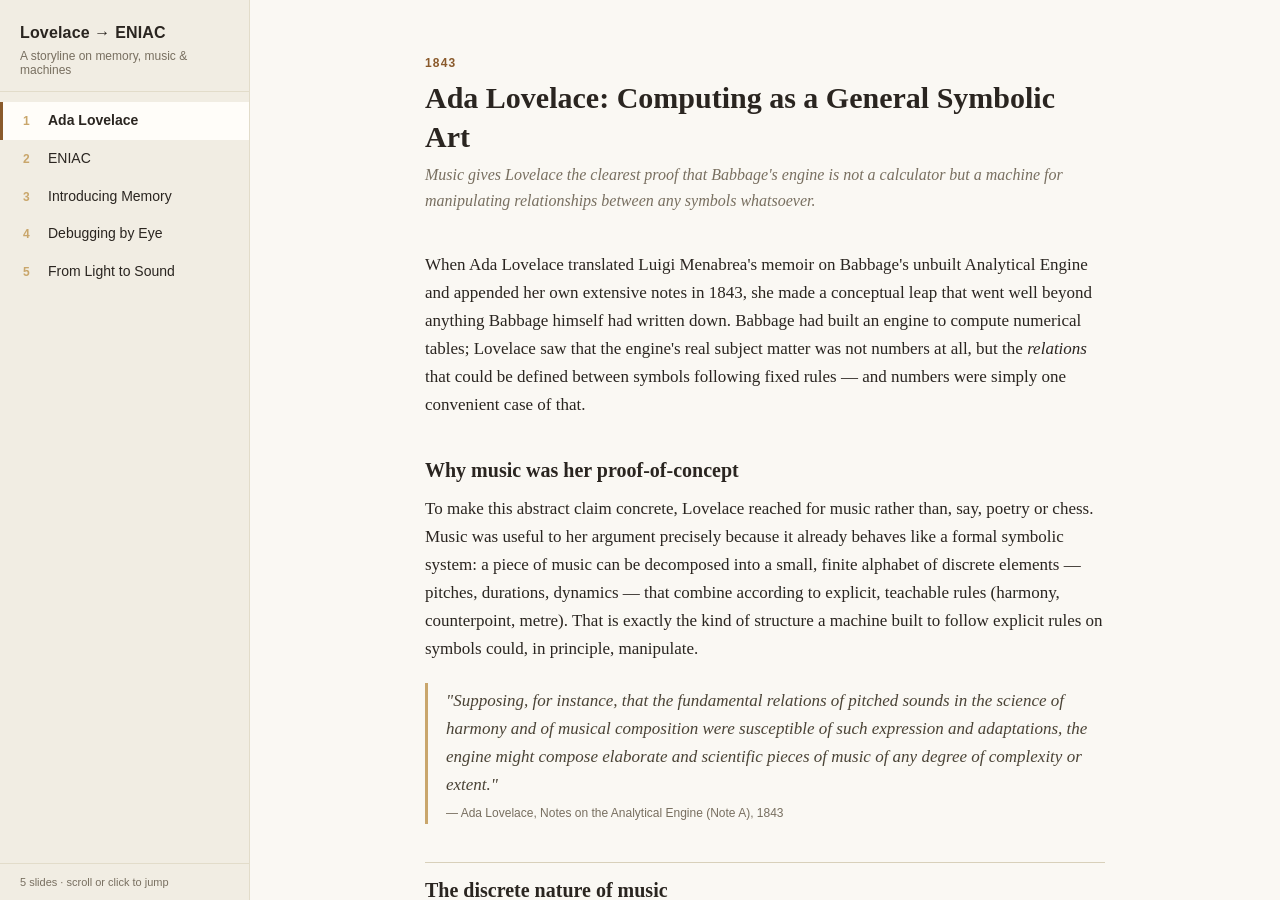
==== lovelace_to_eniac.html @ f94cdd20 "first stage demo Co-Authored-By: Claude Opus 5.5 <noreply@anthropic.com>" ====
<!doctype html>
<html lang="en">
<head>
<meta charset="utf-8">
<meta name="viewport" content="width=device-width, initial-scale=1">
<title>From Lovelace to ENIAC — a storyline</title>
<style>
  :root {
    --bg: #faf8f3; --panel: #f1ede3; --card: #fffdf9; --ink: #2a2520; --muted: #786f60;
    --line: #e2dcca; --accent: #8a5a2b; --accent-soft: #c9a66b; --rule: #d8d0ba;
  }
  * { box-sizing: border-box; }
  html, body { height: 100%; margin: 0; }
  body { background: var(--bg); color: var(--ink); font: 17px/1.65 "Iowan Old Style", "Palatino Linotype", Georgia, serif;
         display: flex; }

  nav { width: 250px; flex: none; background: var(--panel); border-right: 1px solid var(--line);
        display: flex; flex-direction: column; height: 100vh; position: sticky; top: 0; }
  nav header { padding: 20px 20px 14px; border-bottom: 1px solid var(--line); }
  nav h1 { margin: 0; font-size: 16px; font-weight: 600; font-family: -apple-system, Helvetica, sans-serif; letter-spacing: .01em; }
  nav header p { margin: 3px 0 0; font: 12px -apple-system, Helvetica, sans-serif; color: var(--muted); }
  #navlist { flex: 1; overflow-y: auto; padding: 10px 0; margin: 0; list-style: none; }
  #navlist li { padding: 9px 20px; cursor: pointer; display: flex; gap: 9px; align-items: baseline;
                font: 14px/1.4 -apple-system, Helvetica, sans-serif; border-left: 3px solid transparent; }
  #navlist li:hover { background: rgba(0,0,0,.035); }
  #navlist li.active { background: var(--card); border-left-color: var(--accent); font-weight: 600; }
  #navlist .num { color: var(--accent-soft); font-size: 12px; min-width: 16px; font-weight: 600; }
  nav footer { padding: 12px 20px; border-top: 1px solid var(--line); font: 11px -apple-system, sans-serif; color: var(--muted); }

  main { flex: 1; min-width: 0; height: 100vh; overflow-y: auto; }
  .slide { max-width: 760px; margin: 0 auto; padding: 56px 40px 90px; }
  .kicker { font: 600 12px -apple-system, Helvetica, sans-serif; text-transform: uppercase; letter-spacing: .1em; color: var(--accent); margin: 0 0 8px; }
  .slide h1 { font: 600 30px/1.3 "Iowan Old Style", Georgia, serif; margin: 0 0 6px; }
  .dek { color: var(--muted); font-style: italic; margin: 0 0 36px; font-size: 16px; }
  h2 { font: 600 20px/1.3 Georgia, serif; color: var(--ink); margin: 38px 0 12px; padding-top: 14px; border-top: 1px solid var(--rule); }
  h2:first-of-type { border-top: none; padding-top: 0; }
  p { margin: 0 0 14px; }
  .lede { font-size: 17px; }
  ul.points, ol.points { margin: 0 0 14px; padding-left: 22px; }
  ul.points li, ol.points li { margin-bottom: 10px; }
  blockquote { margin: 20px 0; padding: 4px 0 4px 18px; border-left: 3px solid var(--accent-soft);
               font-style: italic; color: #4a4336; }
  blockquote cite { display: block; margin-top: 6px; font: 12px -apple-system, sans-serif; font-style: normal; color: var(--muted); }
  .callout { background: var(--card); border: 1px solid var(--line); border-radius: 6px; padding: 14px 18px; margin: 18px 0; }
  .callout .label { font: 600 11px -apple-system, sans-serif; text-transform: uppercase; letter-spacing: .07em; color: var(--accent); margin-bottom: 6px; }
  figure { margin: 24px 0; text-align: center; }
  figure svg { max-width: 100%; }
  figcaption { font: 12px -apple-system, sans-serif; color: var(--muted); margin-top: 8px; }
  .pager { display: flex; justify-content: space-between; margin-top: 48px; padding-top: 18px; border-top: 1px solid var(--rule); }
  .pager button { font: 14px -apple-system, sans-serif; background: var(--card); border: 1px solid var(--line);
                   border-radius: 4px; padding: 8px 14px; cursor: pointer; color: var(--ink); }
  .pager button:hover { border-color: var(--accent); }
  .sources { font: 13px -apple-system, sans-serif; color: var(--muted); }
  .sources ul { padding-left: 18px; margin: 6px 0; }

  @media (max-width: 720px) {
    body { flex-direction: column; }
    nav { width: 100%; height: auto; max-height: 36vh; position: static; }
    main { height: auto; }
    .slide { padding: 32px 20px 60px; }
  }
  @media print { nav, .pager { display: none !important; } main { height: auto; overflow: visible; } }
</style>
</head>
<body>

<nav>
  <header>
    <h1>Lovelace → ENIAC</h1>
    <p>A storyline on memory, music &amp; machines</p>
  </header>
  <ul id="navlist"></ul>
  <footer>5 slides · scroll or click to jump</footer>
</nav>

<main id="main"></main>

<script>
const esc = s => s;

const SLIDES = [

/* ---------------- 1. ADA LOVELACE ---------------- */
{
  kicker: "1843",
  title: "Ada Lovelace: Computing as a General Symbolic Art",
  dek: "Music gives Lovelace the clearest proof that Babbage's engine is not a calculator but a machine for manipulating relationships between any symbols whatsoever.",
  body: `
    <p class="lede">When Ada Lovelace translated Luigi Menabrea's memoir on Babbage's unbuilt Analytical Engine and appended her own extensive notes in 1843, she made a conceptual leap that went well beyond anything Babbage himself had written down. Babbage had built an engine to compute numerical tables; Lovelace saw that the engine's real subject matter was not numbers at all, but the <em>relations</em> that could be defined between symbols following fixed rules — and numbers were simply one convenient case of that.</p>

    <h2>Why music was her proof-of-concept</h2>
    <p>To make this abstract claim concrete, Lovelace reached for music rather than, say, poetry or chess. Music was useful to her argument precisely because it already behaves like a formal symbolic system: a piece of music can be decomposed into a small, finite alphabet of discrete elements — pitches, durations, dynamics — that combine according to explicit, teachable rules (harmony, counterpoint, metre). That is exactly the kind of structure a machine built to follow explicit rules on symbols could, in principle, manipulate.</p>
    <blockquote>
      "Supposing, for instance, that the fundamental relations of pitched sounds in the science of harmony and of musical composition were susceptible of such expression and adaptations, the engine might compose elaborate and scientific pieces of music of any degree of complexity or extent."
      <cite>— Ada Lovelace, Notes on the Analytical Engine (Note A), 1843</cite>
    </blockquote>

    <h2>The discrete nature of music</h2>
    <p>Unlike a continuously varying physical quantity, Western tonal music is already quantised before it is ever performed: pitch is organised into a finite set of named steps (the twelve pitch classes of the chromatic scale), duration is organised into a finite set of ratios (whole, half, quarter, eighth notes, and so on, each a simple fraction of a beat), and even dynamics and articulation are notated as a small vocabulary of discrete markings. This discreteness is what made music, to Lovelace's eye, structurally similar to arithmetic: both are domains where a finite symbol set is operated on by fixed combinatorial rules, rather than domains of continuous, unformalisable sensation.</p>

    <h2>An "algebra" of notes</h2>
    <p>Lovelace's insight depends on treating the rules of harmony as something like an algebra defined over those discrete symbols. In an algebra, you specify a set of elements and a set of operations (addition, multiplication, inverse) that are allowed to combine them, together with the laws they obey. Music theory does something strikingly parallel: it defines operations on pitch classes — transposition (shift every note by a fixed interval), inversion (flip a melodic contour), retrogression (reverse a sequence in time) — and constrains which resulting combinations are "well-formed" (consonant, resolving correctly, following voice-leading rules) in much the way algebraic laws constrain which expressions are valid. Once harmony is described this way, "composing" becomes a search through legal combinations of symbols under constraints — a problem of exactly the same shape as evaluating a mathematical expression.</p>

    <h2>From music to generalized computing</h2>
    <p>This is the step that makes Lovelace's observation foundational rather than merely charming. If the Analytical Engine's actual mechanism operates on <em>any</em> symbols subject to formally stated relations — and if music can be reduced to such symbols and relations — then nothing in the engine's design restricts it to quantity. Any domain that can be formalised into discrete symbols plus combination rules becomes, in principle, something the engine could process. This is the conceptual birth of the general-purpose computer: a machine defined not by the kind of data it handles, but by its capacity to execute arbitrary formal rules on arbitrary formal symbols — a full century before "generalized computing" had a name.</p>
  `,
  sources: ["Ada Lovelace, \"Notes\" to L. F. Menabrea, Sketch of the Analytical Engine (1843)", "Walter Isaacson, The Innovators, ch. 1", "B. V. Bowden (ed.), Faster Than Thought (1953) — early retrospective on Lovelace's Note G"]
},

/* ---------------- 2. ENIAC ---------------- */
{
  kicker: "1945",
  title: "ENIAC: Enormous Speed, No Memory",
  dek: "ENIAC proved electronic computation could be fast — and, by its very design, exposed exactly why a computer needs memory and a stored program.",
  body: `
    <p class="lede">The Electronic Numerical Integrator and Computer, built at the University of Pennsylvania and completed in 1945, was the first large-scale electronic general-purpose computer. It was built to calculate artillery firing tables — a task that previously required rooms of human "computers" doing arithmetic by hand for weeks. ENIAC could evaluate a trajectory in about 30 seconds. But its internal organisation was almost nothing like a modern computer, and its limitations are as instructive as its achievements.</p>

    <h2>Twenty accumulators — and that was the memory</h2>
    <p>ENIAC's working storage consisted of twenty accumulators, each capable of holding one signed ten-digit decimal number. Each accumulator also doubled as an arithmetic unit, able to add or subtract directly into its stored value. There was no separate memory bank: the entire "state" of a computation, at any instant, was whatever was held across those twenty ten-digit registers — around 200 decimal digits in total. Any calculation whose logic required more intermediate values than that simply could not fit inside the machine at once.</p>

    <h2>No stored-program concept</h2>
    <p>Crucially, a "program" for ENIAC was not data sitting in memory next to the numbers — because there was no concept of memory holding instructions at all. Sequencing of operations was instead wired directly into the machine's hardware: pulses were routed between units through a mass of patch cables plugged into panels, and numerical constants and control settings were dialled in on hundreds of rotary switches on function tables. The "program" existed as a physical configuration of the machine itself, not as something it could read, store, or modify.</p>

    <h2>Reprogramming meant rewiring</h2>
    <p>Because the program was the wiring, changing what ENIAC computed meant physically changing the machine. Switching from one class of problem to a genuinely different one — famously, from ballistics tables to the far more demanding calculations Los Alamos needed for early thermonuclear weapon design in 1945 — could require technicians (many of them the women who served as ENIAC's original programmers) to spend days or even weeks unplugging and replugging cables and resetting switch banks by hand, consulting wiring diagrams the way one might consult a circuit schematic rather than a modern source listing.</p>

    <h2>No place to put intermediate results</h2>
    <p>With only twenty numeric registers and no addressable memory, any computation with more intermediate values than the accumulators could hold had to be broken into passes. Partial results were punched out onto IBM punched cards by ENIAC's card-punch unit, and then fed back in through its card reader as input to a later stage of the same overall calculation. The punched card deck effectively served as ENIAC's "secondary storage" — slow, mechanical, and entirely external to the electronic machine, but the only way to carry a numeric result from one phase of a job to the next.</p>

    <div class="callout">
      <div class="label">What ENIAC could and couldn't do</div>
      <ul class="points" style="margin-bottom:0">
        <li><strong>Could:</strong> perform decimal arithmetic at then-unprecedented electronic speed (addition in ~0.2 ms); run a fixed, wired sequence of operations reliably once configured; hold up to twenty numbers of working state.</li>
        <li><strong>Could not:</strong> store a program as data; modify its own instructions; hold more intermediate values than its twenty accumulators allowed; be reconfigured for a new problem without substantial manual rewiring.</li>
      </ul>
    </div>
  `,
  sources: ["Scott McCartney, ENIAC: The Triumph and Tragedy of the World's First Computer", "Herman Goldstine, The Computer from Pascal to von Neumann", "Kathy Kleiman, Proving Ground — on ENIAC's women programmers"]
},

/* ---------------- 3. MERCURY DELAY LINES ---------------- */
{
  kicker: "c. 1947–1951",
  title: "Introducing Memory: Mercury Delay Lines",
  dek: "Borrowed from wartime radar engineering, the mercury delay line let early computers store hundreds of bits in a single tube of liquid metal, using a fraction of the tubes a flip-flop memory would need.",
  body: `
    <p class="lede">ENIAC's twenty-accumulator ceiling made clear that electronic computing needed a genuinely new kind of component: something that could hold many bits of information cheaply, densely, and with far less hardware than one vacuum-tube flip-flop per bit. The answer that bridged ENIAC-era machines to true stored-program computers like EDSAC and UNIVAC I came, unexpectedly, from acoustics.</p>

    <h2>The basic idea: delay as storage</h2>
    <p>A mercury delay line stores information by keeping it <em>in motion</em>. A pulse of information is converted into a short burst of ultrasonic acoustic vibration and sent travelling down a column of liquid mercury. Sound moves through mercury at roughly 1,450 metres per second — far slower than an electrical signal in a wire — so a tube of mercury only a metre or so long can hold a train of pulses in transit for a useful stretch of time, long enough to encode hundreds of bits one after another along its length.</p>

    <h2>Piezoelectric transducers: the electrical–acoustic bridge</h2>
    <p>Getting a bit of information into and out of the mercury requires converting between the electrical domain (where the rest of the computer operates) and the acoustic domain (where the mercury line stores it). This conversion is done with piezoelectric crystals, typically quartz. A piezoelectric crystal has the property that an applied electric voltage makes it physically deform, and conversely that deforming it mechanically generates a voltage across it. A crystal bonded to one end of the mercury column is driven electrically, vibrating and launching an acoustic pulse into the mercury; an identical crystal at the far end picks up the arriving acoustic pulse and converts it back into an electrical signal, which is amplified, cleaned up and re-timed, and then — to make the memory persistent — fed straight back to the transmitting crystal so the same train of pulses recirculates indefinitely. This is why delay-line memory is called "dynamic": the bits have to keep circulating to continue existing at all.</p>

    <figure>
      <svg viewBox="0 0 560 160" width="560" height="160" role="img" aria-label="Diagram of a mercury delay line with piezoelectric transducers at each end and a feedback/recirculation loop">
        <rect x="40" y="55" width="400" height="50" rx="6" fill="#eef0ee" stroke="#8a5a2b" stroke-width="1.5"/>
        <text x="240" y="85" text-anchor="middle" font-family="Georgia, serif" font-size="14" fill="#4a4336">mercury column</text>
        <g stroke="#8a5a2b" stroke-width="1.5" fill="none">
          <circle cx="245" cy="70" r="3" fill="#8a5a2b"/>
          <circle cx="270" cy="70" r="3" fill="#8a5a2b"/>
          <circle cx="295" cy="70" r="3" fill="#8a5a2b"/>
        </g>
        <rect x="8" y="50" width="30" height="60" fill="#fffdf9" stroke="#2a2520" stroke-width="1.5"/>
        <text x="23" y="128" text-anchor="middle" font-family="-apple-system, sans-serif" font-size="11" fill="#786f60">crystal A</text>
        <rect x="442" y="50" width="30" height="60" fill="#fffdf9" stroke="#2a2520" stroke-width="1.5"/>
        <text x="457" y="128" text-anchor="middle" font-family="-apple-system, sans-serif" font-size="11" fill="#786f60">crystal B</text>
        <path d="M 457 110 C 457 150, 23 150, 23 110" fill="none" stroke="#c9a66b" stroke-width="1.5" marker-end="url(#arrow)"/>
        <text x="240" y="150" text-anchor="middle" font-family="-apple-system, sans-serif" font-size="11" fill="#786f60">amplify, retime, feed back in (recirculate)</text>
        <path d="M 38 80 L 8 80" stroke="#2a2520" stroke-width="1.5" marker-end="url(#arrow)"/>
        <path d="M 472 80 L 500 80" stroke="#2a2520" stroke-width="1.5" marker-end="url(#arrow)"/>
        <text x="500" y="70" font-family="-apple-system, sans-serif" font-size="11" fill="#786f60">read out</text>
        <defs>
          <marker id="arrow" markerWidth="8" markerHeight="8" refX="6" refY="3" orient="auto">
            <path d="M0,0 L6,3 L0,6 z" fill="#8a5a2b"/>
          </marker>
        </defs>
      </svg>
      <figcaption>Electrical pulses enter as acoustic vibrations at one crystal, travel through the mercury, exit at the other crystal, and are recirculated to keep the stored bits alive.</figcaption>
    </figure>

    <h2>Why mercury, specifically</h2>
    <p>Mercury was chosen less for being exotic and more for being practical: its acoustic impedance is a reasonably good match to the piezoelectric crystals, which minimises energy lost to reflections at each end and keeps the recirculating signal clean; its density and the resulting speed of sound gave a workable storage time for tubes of a manageable physical length; and, being a liquid metal, it was chemically stable and simple to contain. The engineering drawback was that the speed of sound in mercury changes with temperature, so the delay (and therefore the timing of every stored bit) would drift unless the mercury tank was kept in a carefully temperature-controlled housing.</p>

    <h2>Why this was such an improvement</h2>
    <p>The density gain over tube-based flip-flop storage was dramatic. A flip-flop memory needs, at minimum, roughly one vacuum tube circuit per stored bit, so a few hundred bits of memory meant a few hundred power-hungry, heat-generating, failure-prone tubes. A single mercury delay line, by contrast, needed only two piezoelectric transducers and some modest drive and amplification circuitry to store hundreds of bits serially inside one tube of liquid metal — a huge saving in tube count, electrical power, heat, and physical space, at the cost of serial rather than instantaneous access: a particular bit is only available at the instant it happens to be emerging from the line, so the machine must wait for it to recirculate round. This trade-off was accepted gladly, and mercury delay lines became the main memory technology of several of the first true stored-program computers, including Cambridge's EDSAC (1949) and the commercial UNIVAC I.</p>
  `,
  sources: ["Maurice Wilkes, Memoirs of a Computer Pioneer (on EDSAC's delay lines)", "Martin Campbell-Kelly & William Aspray, Computer: A History of the Information Machine", "J. P. Eckert, \"A Survey of Digital Computer Memory Systems\" (1953)"]
},

/* ---------------- 4. DEBUGGING ENIAC ---------------- */
{
  kicker: "1945–1955",
  title: "Debugging by Eye: ENIAC's Neon Bulb Panels",
  dek: "With no way to inspect a running program's state, ENIAC's operators watched the machine's accumulators glow — turning debugging into an act of visual pattern recognition.",
  body: `
    <p class="lede">A modern programmer can pause execution, print a variable, or step through a debugger. ENIAC's operators had none of that: the only output channel during a run was the card punch, which fired at defined points in the calculation, not on demand. So if something went wrong mid-run — and with roughly 17,468 vacuum tubes, something frequently did — there needed to be some way to see the machine's internal numeric state while it was actually computing.</p>

    <h2>A decade of neon bulbs per digit</h2>
    <p>ENIAC's designers solved this visually. Each accumulator stored its decimal digits using ring counters, and each digit position in a ring counter was fitted with ten small neon indicator bulbs, one for each possible value 0 through 9. At any moment exactly one bulb in each decade ring was lit, showing which digit that position currently held. With twenty accumulators, each holding up to ten decimal digits, the result was a large wall of panels covered in small glowing neon lamps, continuously reflecting the numeric contents of the entire machine.</p>

    <figure>
      <svg viewBox="0 0 420 110" width="420" height="110" role="img" aria-label="Diagram of a decade ring of ten neon bulbs with one lit to represent a digit value">
        <text x="10" y="20" font-family="-apple-system, sans-serif" font-size="11" fill="#786f60">one decade ring (one decimal digit position):</text>
        <g>
          ${Array.from({length: 10}).map((_, i) => {
            const x = 20 + i * 38;
            const lit = i === 6;
            return `<circle cx="${x}" cy="60" r="12" fill="${lit ? '#f3c969' : '#fffdf9'}" stroke="${lit ? '#8a5a2b' : '#d8d0ba'}" stroke-width="1.5"/>
                    <text x="${x}" y="64" text-anchor="middle" font-family="-apple-system, sans-serif" font-size="11" fill="${lit ? '#4a4336' : '#b5ac98'}">${i}</text>`;
          }).join("")}
        </g>
        <text x="20" y="95" font-family="-apple-system, sans-serif" font-size="11" fill="#786f60">lit bulb = "6" is currently stored in this digit position</text>
      </svg>
      <figcaption>Ten neon bulbs per digit, one accumulator decade — repeated across twenty accumulators and up to ten digits each.</figcaption>
    </figure>

    <h2>Reading the machine's mind by flicker</h2>
    <p>During a run, trained operators watched these panels for patterns rather than individual digits — a healthy computation produced a particular rhythm of changing lights, and an experienced eye could notice when an accumulator froze, cycled unexpectedly, or produced an implausible overflow pattern. On noticing an anomaly, operators would halt the machine and trace back through the wiring and switch settings to locate the fault — often a single failed vacuum tube among thousands. This made human visual judgement, not any automated check, the machine's only real-time error-detection system.</p>

    <h2>Deliberate single-stepping</h2>
    <p>ENIAC could also be run in a slowed or single-step mode, executing just one pulse or one addition at a time so operators could watch a specific accumulator's neon display change step by step. This was used deliberately as a diagnostic technique: by stepping the machine through a known calculation one operation at a time and watching exactly when the lights stopped matching the expected sequence, technicians could isolate the precise point of failure amid ENIAC's notoriously frequent tube failures — an early, manual ancestor of the single-step debugger.</p>
  `,
  sources: ["Scott McCartney, ENIAC", "Thomas Haigh, Mark Priestley & Crispin Rope, ENIAC in Action", "Smithsonian oral histories of ENIAC's operators"]
},

/* ---------------- 5. TRANSDUCERS / SOUND ---------------- */
{
  kicker: "late 1940s–1950s",
  title: "From Light to Sound: Transducers Make Computation Audible",
  dek: "If a changing voltage can be watched as a flickering light, it can also be heard — and engineers on the next generation of machines wired loudspeakers directly to live circuits to listen to programs run.",
  body: `
    <p class="lede">ENIAC's neon panels proved a simple principle: an internal electrical state, made to drive a physical indicator, becomes something a human can monitor without interrupting the machine. The generation of machines that followed — the first true stored-program computers — pushed that same principle into a different sense entirely. If a visual transducer (a neon bulb) can expose electrical state to the eye, an acoustic transducer (a loudspeaker) can expose it to the ear.</p>

    <h2>How an electrical-to-acoustic transducer works</h2>
    <p>A loudspeaker converts an electrical signal into sound using electromagnetism: a coil of wire (the voice coil) is attached to a flexible diaphragm and sits inside the field of a fixed magnet. When a current flows through the coil, it experiences a force proportional to that current, pushing the diaphragm — and the attached coil — back and forth. As the diaphragm moves, it pushes and pulls on the surrounding air, generating pressure waves that travel outward as sound. Connect the coil, through a simple amplifier, directly to a point inside a computer — a register, a bus line, a control signal — and every time the voltage at that point changes, the diaphragm physically jumps in response.</p>

    <figure>
      <svg viewBox="0 0 520 140" width="520" height="140" role="img" aria-label="Diagram of a circuit signal driving a loudspeaker transducer which produces sound waves">
        <text x="10" y="20" font-family="-apple-system, sans-serif" font-size="11" fill="#786f60">circuit signal (bus / register line)</text>
        <path d="M10 40 L60 40 L60 25 L90 25 L90 55 L120 55 L120 40 L160 40" fill="none" stroke="#8a5a2b" stroke-width="2"/>
        <path d="M160 40 L200 40" stroke="#2a2520" stroke-width="1.5" marker-end="url(#arrow2)"/>
        <rect x="200" y="20" width="26" height="60" fill="#fffdf9" stroke="#2a2520" stroke-width="1.5"/>
        <text x="213" y="98" text-anchor="middle" font-family="-apple-system, sans-serif" font-size="11" fill="#786f60">voice coil</text>
        <path d="M226 25 L270 10 L270 90 L226 75 Z" fill="#eef0ee" stroke="#2a2520" stroke-width="1.5"/>
        <text x="248" y="112" text-anchor="middle" font-family="-apple-system, sans-serif" font-size="11" fill="#786f60">diaphragm</text>
        <g stroke="#c9a66b" stroke-width="1.5" fill="none">
          <path d="M285 50 Q300 30 315 50 Q330 70 345 50"/>
          <path d="M295 70 Q310 50 325 70 Q340 90 355 70"/>
        </g>
        <text x="360" y="40" font-family="-apple-system, sans-serif" font-size="11" fill="#786f60">sound waves</text>
        <defs>
          <marker id="arrow2" markerWidth="8" markerHeight="8" refX="6" refY="3" orient="auto">
            <path d="M0,0 L6,3 L0,6 z" fill="#2a2520"/>
          </marker>
        </defs>
      </svg>
      <figcaption>A changing circuit voltage drives the voice coil, moving the diaphragm and producing sound whose rhythm mirrors the signal's switching pattern.</figcaption>
    </figure>

    <h2>Why this made a useful debugging tool</h2>
    <p>A single toggle produces a single click. A fast, regularly repeating pattern of toggles — such as a tight loop in a running program — produces a steady buzzing tone, whose pitch rises and falls with how quickly the loop repeats. The human ear is extremely good at noticing small changes in rhythm and timbre, often better and faster than the eye is at scanning a panel of lights. That made a loudspeaker wired to a live signal a strikingly effective real-time monitor: an operator could learn to recognise the characteristic sound of a correctly running program, and immediately notice when a loop stalled (the tone drops to silence or a fixed hum), ran away unexpectedly (the tone's pattern changes), or a program crashed (the characteristic sound stops altogether).</p>

    <h2>Carrying the idea forward</h2>
    <p>Several of the earliest stored-program machines adopted exactly this technique deliberately. CSIRAC in Australia and a number of Cambridge- and Manchester-lineage machines in Britain wired a loudspeaker to a control or accumulator line specifically so that operators could monitor a program's execution by ear while it ran — turning ENIAC's visual, neon-bulb monitoring into an auditory one, and in the process producing what is very plausibly the first deliberate, functional use of computer-generated sound: not music, not an alert tone, but the sound of computation itself made audible through a transducer, directly continuing the lineage this project traces from Lovelace's symbolic music through ENIAC's blinking lights.</p>
  `,
  sources: ["Doug McCann & Peter Thorne, The INS and Outs of CSIRAC (on CSIRAC's speaker)", "Simon Lavington, Early British Computers", "Paul Doornbusch, \"Computer Sound Synthesis in 1951: The Music of CSIRAC\""]
},

];

function render() {
  const navHtml = SLIDES.map((s, i) =>
    `<li data-i="${i}"><span class="num">${i + 1}</span><span>${s.title.split(":")[0]}</span></li>`
  ).join("");
  document.getElementById("navlist").innerHTML = navHtml;

  const main = document.getElementById("main");
  main.innerHTML = SLIDES.map((s, i) => `
    <section class="slide" id="slide-${i}">
      <p class="kicker">${s.kicker}</p>
      <h1>${s.title}</h1>
      <p class="dek">${s.dek}</p>
      ${s.body}
      <div class="sources">
        <strong>Sources to verify / cite</strong>
        <ul>${s.sources.map(src => `<li>${src}</li>`).join("")}</ul>
      </div>
      <div class="pager">
        ${i > 0 ? `<button data-go="${i - 1}">← ${SLIDES[i-1].title.split(":")[0]}</button>` : "<span></span>"}
        ${i < SLIDES.length - 1 ? `<button data-go="${i + 1}">${SLIDES[i+1].title.split(":")[0]} →</button>` : "<span></span>"}
      </div>
    </section>
  `).join("");

  mark(0);
}

function go(i) {
  document.getElementById(`slide-${i}`).scrollIntoView({ behavior: "smooth", block: "start" });
}
function mark(i) {
  document.querySelectorAll("#navlist li").forEach(li => li.classList.toggle("active", +li.dataset.i === i));
}

document.getElementById("navlist").addEventListener("click", e => {
  const li = e.target.closest("li"); if (li) go(+li.dataset.i);
});
document.getElementById("main").addEventListener("click", e => {
  if (e.target.dataset.go !== undefined) go(+e.target.dataset.go);
});

render();

// highlight nav entry by scroll position
const main = document.getElementById("main");
main.addEventListener("scroll", () => {
  const sections = [...document.querySelectorAll(".slide")];
  let idx = 0;
  for (let i = 0; i < sections.length; i++) {
    if (sections[i].getBoundingClientRect().top - main.getBoundingClientRect().top < 120) idx = i;
  }
  mark(idx);
}, { passive: true });
</script>
</body>
</html>
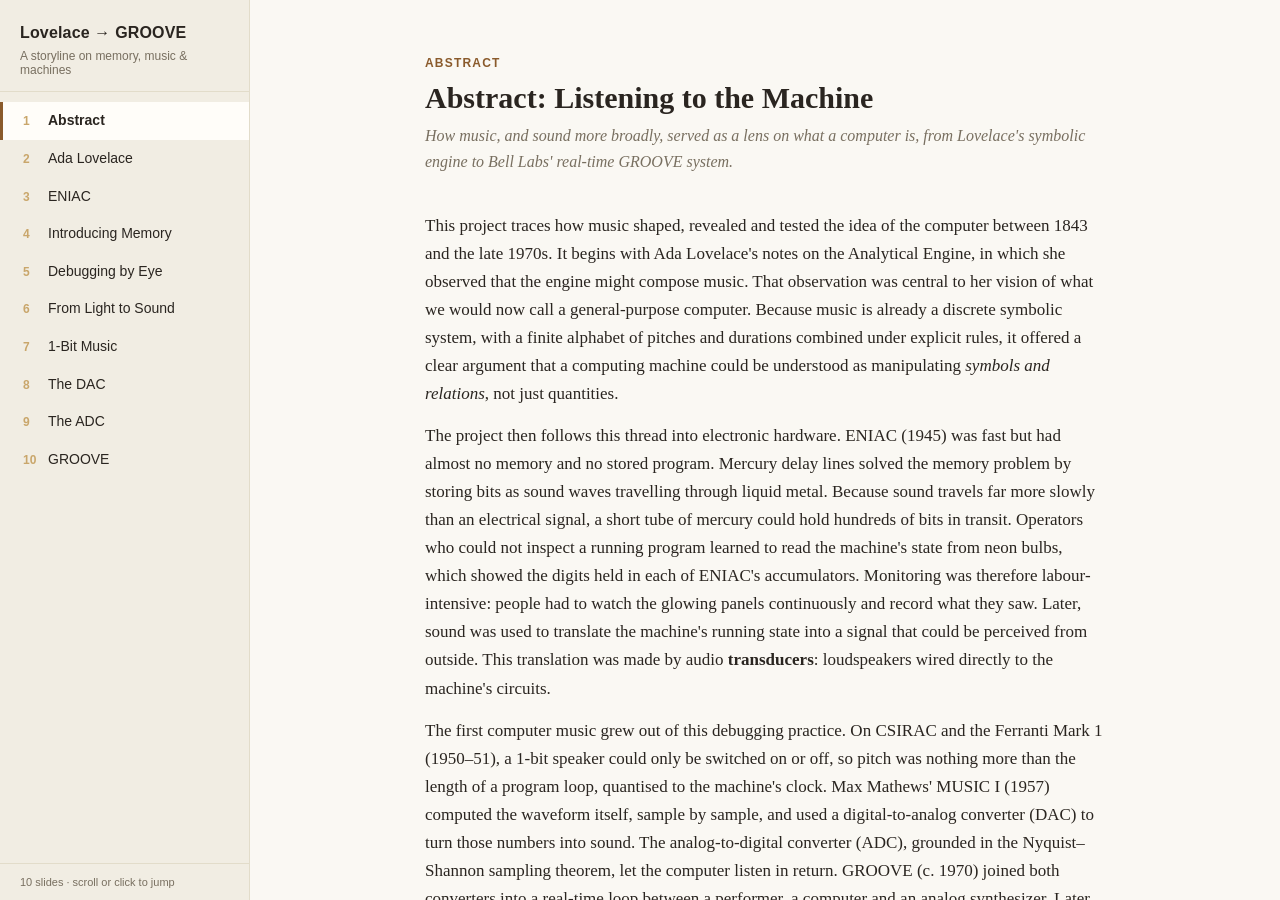
==== commit 70499b55: "Slide deck: The Sound Of Machine (and Music) Theatre-style HTML deck (slides/deck.html) with its des" ====
--- a/lovelace_to_eniac.html
+++ b/lovelace_to_eniac.html
@@ -3,7 +3,7 @@
 <head>
 <meta charset="utf-8">
 <meta name="viewport" content="width=device-width, initial-scale=1">
-<title>From Lovelace to ENIAC — a storyline</title>
+<title>From Lovelace to GROOVE — a storyline</title>
 <style>
   :root {
     --bg: #faf8f3; --panel: #f1ede3; --card: #fffdf9; --ink: #2a2520; --muted: #786f60;
@@ -52,6 +52,19 @@
   .pager button:hover { border-color: var(--accent); }
   .sources { font: 13px -apple-system, sans-serif; color: var(--muted); }
   .sources ul { padding-left: 18px; margin: 6px 0; }
+  .demo .btns { display: flex; flex-wrap: wrap; gap: 8px; margin: 4px 0 12px; }
+  .demo button { font: 13px -apple-system, sans-serif; background: var(--bg); border: 1px solid var(--line);
+                 border-radius: 4px; padding: 7px 12px; cursor: pointer; color: var(--ink); }
+  .demo button:hover { border-color: var(--accent); }
+  .demo button.on { border-color: var(--accent); background: #f6ecdc; }
+  table.mini { width: 100%; border-collapse: collapse; font: 12.5px/1.4 -apple-system, sans-serif; }
+  table.mini th, table.mini td { padding: 4px 6px; border-bottom: 1px solid var(--line); text-align: right; }
+  table.mini th:first-child, table.mini td:first-child { text-align: left; }
+  table.mini th { color: var(--muted); font-weight: 600; }
+  table.mini .bad { color: #a8452b; font-weight: 600; }
+  .scroll-x { overflow-x: auto; }
+  .slide a { color: var(--accent); text-decoration-color: var(--accent-soft); text-underline-offset: 3px; }
+  .slide a:hover { text-decoration-color: var(--accent); }
 
   @media (max-width: 720px) {
     body { flex-direction: column; }
@@ -66,11 +79,11 @@
 
 <nav>
   <header>
-    <h1>Lovelace → ENIAC</h1>
+    <h1>Lovelace → GROOVE</h1>
     <p>A storyline on memory, music &amp; machines</p>
   </header>
   <ul id="navlist"></ul>
-  <footer>5 slides · scroll or click to jump</footer>
+  <footer id="navfoot">scroll or click to jump</footer>
 </nav>
 
 <main id="main"></main>
@@ -78,7 +91,145 @@
 <script>
 const esc = s => s;
 
+/* ---------- helpers for the digital-sound slides ---------- */
+
+// Ferranti Mark 1: one "beat" of the machine clock = 0.24 ms. A note made by looping
+// the hoot instruction has a period that is a whole number of beats.
+const BEAT = 240e-6;
+const NOTE_HZ = { "F#": 369.99, "G": 392.00, "A": 440.00, "B": 493.88, "C": 523.25 };
+// God Save the King (G major), [note, beats of the tune]
+const ANTHEM = [["G",1],["G",1],["A",1],["F#",1.5],["G",.5],["A",1],
+                ["B",1],["B",1],["C",1],["B",1.5],["A",.5],["G",1],
+                ["A",1],["G",1],["F#",1],["G",3]];
+const gridBeats = f => Math.max(1, Math.round(1 / (f * BEAT)));
+const gridHz = f => 1 / (gridBeats(f) * BEAT);
+const cents = (a, b) => 1200 * Math.log2(a / b);
+
+function gridTable() {
+  const rows = ["F#", "G", "A", "B", "C"].map(n => {
+    const cells = [1, 0.5].map(oct => {
+      const f = NOTE_HZ[n] * oct, g = gridHz(f), c = cents(g, f);
+      return `<td>${f.toFixed(0)}</td><td>${gridBeats(f)}</td><td>${g.toFixed(0)}</td>` +
+             `<td class="${Math.abs(c) > 35 ? "bad" : ""}">${c > 0 ? "+" : ""}${c.toFixed(0)}</td>`;
+    }).join("");
+    return `<tr><td>${n}</td>${cells}</tr>`;
+  }).join("");
+  return `<div class="scroll-x"><table class="mini">
+    <tr><th></th><th colspan="4" style="text-align:center">upper register</th><th colspan="4" style="text-align:center">one octave lower</th></tr>
+    <tr><th>note</th><th>target Hz</th><th>beats</th><th>gets Hz</th><th>cents off</th><th>target Hz</th><th>beats</th><th>gets Hz</th><th>cents off</th></tr>
+    ${rows}</table></div>`;
+}
+
+// Sampled sine wave figure. mode "dac": staircase + smoothed output; "adc": signal + level grid + rounded samples.
+function sampleSVG(mode) {
+  const W = 540, H = 170, x0 = 30, x1 = 510, mid = 85, amp = 58, N = 16, L = 8;
+  const y = x => mid - amp * Math.sin(2 * Math.PI * (x - x0) / (x1 - x0) * 1.25);
+  const lvl = v => { const step = 2 * amp / (L - 1); return mid - amp + Math.round((v - (mid - amp)) / step) * step; };
+  let curve = "";
+  for (let x = x0; x <= x1; x += 3) curve += (curve ? " L" : "M") + x + " " + y(x).toFixed(1);
+  const xs = Array.from({ length: N }, (_, i) => x0 + i * (x1 - x0) / N);
+  const dx = (x1 - x0) / N;
+  let out = `<svg viewBox="0 0 ${W} ${H}" width="${W}" height="${H}" role="img" aria-label="${mode === "dac" ? "Numbers become a staircase voltage which a filter smooths into a wave" : "A continuous signal is sampled at regular instants and each sample rounded to one of eight levels"}">`;
+  if (mode === "adc") {
+    for (let k = 0; k < L; k++) {
+      const yy = mid - amp + k * 2 * amp / (L - 1);
+      out += `<line x1="${x0}" x2="${x1}" y1="${yy}" y2="${yy}" stroke="#e2dcca" stroke-width="1"/>`;
+      out += `<text x="${x0 - 8}" y="${yy + 4}" text-anchor="end" font-family="-apple-system, sans-serif" font-size="10" fill="#b5ac98">${L - 1 - k}</text>`;
+    }
+    out += `<path d="${curve}" fill="none" stroke="#2a2520" stroke-width="1.5"/>`;
+    xs.forEach(x => {
+      out += `<line x1="${x}" x2="${x}" y1="${mid - amp - 4}" y2="${mid + amp + 4}" stroke="#c9a66b" stroke-width="1" stroke-dasharray="2 3"/>`;
+      out += `<circle cx="${x}" cy="${lvl(y(x))}" r="4" fill="#8a5a2b"/>`;
+    });
+    out += `<text x="${x1}" y="${H - 4}" text-anchor="end" font-family="-apple-system, sans-serif" font-size="11" fill="#786f60">dots: sampled, then rounded to the nearest of 8 levels (3 bits)</text>`;
+  } else {
+    let stairs = "";
+    xs.forEach((x, i) => { const v = lvl(y(x)); stairs += (i ? ` L${x} ${v}` : `M${x} ${v}`) + ` L${x + dx} ${v}`; });
+    out += `<path d="${curve}" fill="none" stroke="#c9a66b" stroke-width="2" stroke-dasharray="5 4"/>`;
+    out += `<path d="${stairs}" fill="none" stroke="#8a5a2b" stroke-width="2"/>`;
+    out += `<text x="${x0}" y="14" font-family="-apple-system, sans-serif" font-size="11" fill="#8a5a2b">solid: DAC output, each number held until the next</text>`;
+    out += `<text x="${x0}" y="${H - 4}" font-family="-apple-system, sans-serif" font-size="11" fill="#a8873f">dashed: after the smoothing (reconstruction) filter</text>`;
+  }
+  return out + `</svg>`;
+}
+
+function grooveSVG() {
+  const box = (x, y, w, h, a, b, strong) =>
+    `<rect x="${x}" y="${y}" width="${w}" height="${h}" rx="5" fill="${strong ? "#f6ecdc" : "#fffdf9"}" stroke="${strong ? "#8a5a2b" : "#2a2520"}" stroke-width="1.5"/>
+     <text x="${x + w / 2}" y="${y + h / 2 - (b ? 3 : -4)}" text-anchor="middle" font-family="Georgia, serif" font-size="13" fill="#2a2520">${a}</text>
+     ${b ? `<text x="${x + w / 2}" y="${y + h / 2 + 13}" text-anchor="middle" font-family="-apple-system, sans-serif" font-size="10" fill="#786f60">${b}</text>` : ""}`;
+  const arr = (x1, y1, x2, y2) => `<path d="M${x1} ${y1} L${x2} ${y2}" stroke="#2a2520" stroke-width="1.5" marker-end="url(#arrow3)"/>`;
+  return `<svg viewBox="0 0 600 190" width="600" height="190" role="img" aria-label="GROOVE signal loop: performer controls go through an ADC into the computer, out through a DAC to an analog synthesizer and speaker, and back to the performer's ear">
+    <defs><marker id="arrow3" markerWidth="8" markerHeight="8" refX="6" refY="3" orient="auto"><path d="M0,0 L6,3 L0,6 z" fill="#2a2520"/></marker></defs>
+    ${box(8, 30, 112, 56, "performer", "knobs · joystick · keys")}
+    ${arr(120, 58, 146, 58)}
+    ${box(148, 38, 52, 40, "ADC", "", true)}
+    ${arr(200, 58, 226, 58)}
+    ${box(228, 30, 140, 56, "DDP-224 + disk", "stored functions of time")}
+    ${arr(368, 58, 394, 58)}
+    ${box(396, 38, 52, 40, "DAC", "", true)}
+    ${arr(448, 58, 474, 58)}
+    ${box(476, 30, 116, 56, "analog synth", "VCO · VCF · VCA")}
+    ${arr(534, 86, 534, 118)}
+    ${box(494, 120, 80, 36, "speaker", "")}
+    <path d="M494 138 L64 138 L64 92" fill="none" stroke="#c9a66b" stroke-width="1.5" stroke-dasharray="5 4" marker-end="url(#arrow3)"/>
+    <text x="280" y="160" text-anchor="middle" font-family="-apple-system, sans-serif" font-size="11" fill="#786f60">the performer listens and adjusts: a loop closed in real time</text>
+    <text x="298" y="18" text-anchor="middle" font-family="-apple-system, sans-serif" font-size="10" fill="#786f60">control rate ≈ 100 updates/s, not audio rate</text>
+  </svg>`;
+}
+
+// Web Audio playback for the 1-bit demo
+let actx = null, voices = [];
+function stopTune() { voices.forEach(o => { try { o.stop(); } catch (e) {} }); voices = []; }
+function playTune(mode) {
+  const AC = window.AudioContext || window.webkitAudioContext;
+  if (!AC) return;
+  actx = actx || new AC();
+  if (actx.state === "suspended") actx.resume();
+  stopTune();
+  if (mode === "stop") return;
+  const beat = 0.42, oct = mode === "low" ? 0.5 : 1;
+  let t = actx.currentTime + 0.05;
+  ANTHEM.forEach(([n, d]) => {
+    const target = NOTE_HZ[n] * oct, f = mode === "ideal" ? target : gridHz(target);
+    const o = actx.createOscillator(), g = actx.createGain(), dur = d * beat;
+    o.type = "square";           // a 1-bit speaker can only make on/off (square/pulse) waves
+    o.frequency.value = f;
+    g.gain.setValueAtTime(0, t);
+    g.gain.linearRampToValueAtTime(0.06, t + 0.006);
+    g.gain.setValueAtTime(0.06, t + dur - 0.04);
+    g.gain.linearRampToValueAtTime(0, t + dur - 0.01);
+    o.connect(g).connect(actx.destination);
+    o.start(t); o.stop(t + dur);
+    voices.push(o);
+    t += dur;
+  });
+}
+
 const SLIDES = [
+
+/* ---------------- 0. ABSTRACT ---------------- */
+{
+  kicker: "Abstract",
+  title: "Abstract: Listening to the Machine",
+  dek: "How music, and sound more broadly, served as a lens on what a computer is, from Lovelace's symbolic engine to Bell Labs' real-time GROOVE system.",
+  body: `
+    <p class="lede">This project traces how music shaped, revealed and tested the idea of the computer between 1843 and the late 1970s. It begins with Ada Lovelace's notes on the Analytical Engine, in which she observed that the engine might compose music. That observation was central to her vision of what we would now call a general-purpose computer. Because music is already a discrete symbolic system, with a finite alphabet of pitches and durations combined under explicit rules, it offered a clear argument that a computing machine could be understood as manipulating <em>symbols and relations</em>, not just quantities.</p>
+    <p>The project then follows this thread into electronic hardware. ENIAC (1945) was fast but had almost no memory and no stored program. Mercury delay lines solved the memory problem by storing bits as sound waves travelling through liquid metal. Because sound travels far more slowly than an electrical signal, a short tube of mercury could hold hundreds of bits in transit. Operators who could not inspect a running program learned to read the machine's state from neon bulbs, which showed the digits held in each of ENIAC's accumulators. Monitoring was therefore labour-intensive: people had to watch the glowing panels continuously and record what they saw. Later, sound was used to translate the machine's running state into a signal that could be perceived from outside. This translation was made by audio <strong>transducers</strong>: loudspeakers wired directly to the machine's circuits.</p>
+    <p>The first computer music grew out of this debugging practice. On CSIRAC and the Ferranti Mark 1 (1950–51), a 1-bit speaker could only be switched on or off, so pitch was nothing more than the length of a program loop, quantised to the machine's clock. Max Mathews' MUSIC I (1957) computed the waveform itself, sample by sample, and used a digital-to-analog converter (DAC) to turn those numbers into sound. The analog-to-digital converter (ADC), grounded in the Nyquist–Shannon sampling theorem, let the computer listen in return. GROOVE (c. 1970) joined both converters into a real-time loop between a performer, a computer and an analog synthesizer. Later advances in digital signal processing are beyond the scope of this project. Alongside the storyline, the project includes interactive simulations that explain and demonstrate how these transducers worked.</p>
+
+    <div class="callout">
+      <div class="label">Companion simulations</div>
+      <ul class="points" style="margin-bottom:0">
+        <li><a href="slides/demos/transducer_simulator.html"><strong>Listening to a Program</strong></a>: a toy early computer with a small instruction set and a loudspeaker wired either to a HOOT instruction or to a bit of a register. Tunes are built from blocks that compile to loops, counters and branches, and run at speeds modelled on EDSAC and CSIRAC. You can hear a stuck loop hum, hear which branch is running, and step the machine in slow motion: auditory debugging and 1-bit music, reconstructed.</li>
+        <li><a href="sargam_lab.html"><strong>Sargam Lab</strong></a>: the same loop-as-note model applied to Hindustani music. Each swara across three saptaks becomes a loop of whole instructions. Raag scales, alankars and a tihai can be played or composed in sargam notation, and every note shows how many cents it falls from true pitch. It shows the clock grid's compromise with a musical system outside the Western one Lovelace had in mind, and shows that a faster machine buys finer tuning.</li>
+      </ul>
+    </div>
+
+    <p style="font:13px -apple-system,sans-serif;color:var(--muted)"><strong>Keywords:</strong> Ada Lovelace · ENIAC · delay-line memory · auditory debugging · 1-bit music · CSIRAC · Ferranti Mark 1 · MUSIC-N · DAC / ADC · sampling theorem · GROOVE · transducers · discreteness</p>
+  `,
+  sources: []
+},
 
 /* ---------------- 1. ADA LOVELACE ---------------- */
 {
@@ -267,6 +418,147 @@
   sources: ["Doug McCann & Peter Thorne, The INS and Outs of CSIRAC (on CSIRAC's speaker)", "Simon Lavington, Early British Computers", "Paul Doornbusch, \"Computer Sound Synthesis in 1951: The Music of CSIRAC\""]
 },
 
+/* ---------------- 6. 1-BIT MUSIC ---------------- */
+{
+  kicker: "1950–1951",
+  title: "1-Bit Music: A Speaker That Only Knows On and Off",
+  dek: "Once a loudspeaker was wired to the machine, programmers realised that if they controlled exactly when it clicked, the clicks would turn into notes. The first computer music was made from nothing but timing.",
+  body: `
+    <p class="lede">The monitoring loudspeakers on the first stored-program machines had an odd property. A program loop that toggled the speaker line at a steady rate produced a steady tone, and a loop that ran faster produced a higher one. So a programmer who could choose how long a loop took could choose the pitch, and a programmer who could chain loops together could play a tune. Within months of these machines first running, people were doing exactly that.</p>
+
+    <h2>What "1-bit" means</h2>
+    <p>The speaker was driven by a single binary line: at any instant the line was either on or off, so the diaphragm was either pushed out or let back. That one bit is the whole output. There is no volume control, no way to shape the waveform, and no way to play two notes at once. The wave that comes out is always a square or pulse wave, buzzy and fixed in timbre. The only musical parameter left is <em>time</em>: how long between toggles sets the pitch, and how long the pattern repeats sets the duration. Music shrinks down to a timetable of clicks.</p>
+
+    <h2>CSIRAC plays "Colonel Bogey" (Sydney, 1950–51)</h2>
+    <p>CSIRAC, Australia's first stored-program computer, was built by Trevor Pearcey and Maston Beard at the CSIR Radiophysics Laboratory in Sydney. Its speaker, usually called the "hooter", was normally used to signal events such as the end of a program. The programmer Geoff Hill wrote routines that sent pulses to it at carefully controlled intervals, and CSIRAC played popular tunes such as the "Colonel Bogey March" to the public at Australia's first Conference on Automatic Computing Machines in August 1951. That makes it one of the very first computers to play music.</p>
+    <p>This connects straight back to the delay-line memory slide. CSIRAC's main memory was a bank of <strong>mercury delay lines</strong>, so when an instruction could run was tied to the circulation of pulses through the mercury. The pitches Hill could reach were therefore set by the timing of the memory, not by any musical scale, and getting a tune to sound in tune was a programming puzzle in its own right. No recording was made at the time. The music was reconstructed decades later by Paul Doornbusch, who used Hill's original program tapes and a model of the machine's timing.</p>
+
+    <h2>Manchester: Turing's "hoot" and Strachey's anthem (1951)</h2>
+    <p>The Ferranti Mark 1 in Manchester, the first commercially sold general-purpose computer, had a "hoot" instruction described in Alan Turing's 1951 programming manual. Each hoot sent one pulse to the speaker, and repeating it in a loop gave a steady note. Turing meant it for signalling, not for music. Christopher Strachey, then a schoolteacher teaching himself to program, wrote a routine that made the machine play "God Save the King". Later in 1951 a BBC team recorded the Mark 1 playing the anthem, "Baa Baa Black Sheep" and part of "In the Mood". It is the oldest known surviving recording of computer-generated music. In 2016 Jack Copeland and Jason Long restored it, correcting a speed error in the original acetate disc that had shifted every pitch.</p>
+
+    <h2>Pitch on a clock grid</h2>
+    <p>The Mark 1 worked in "beats" of about 0.24 ms. A note made by repeating a loop has a period that must be a whole number of beats, so the available frequencies are 1 / (n × 0.24 ms), or roughly 4,167 / n Hz. That grid is coarse where n is small: 8 beats gives 521 Hz and 9 beats gives 463 Hz, a gap of about two semitones with nothing available in between. Lower down the grid gets finer, because one beat more or less is a smaller fraction of a longer period. The table works through the simplest scheme (one fixed loop length per note) for the notes of the anthem. Real programmers found ways round it, such as picking keys and registers that suited the grid or mixing loop lengths within a note.</p>
+
+    <div class="callout demo">
+      <div class="label">Listen: the anthem on a 0.24 ms clock grid</div>
+      <div class="btns">
+        <button data-play="ideal">▶ True pitches</button>
+        <button data-play="high">▶ Grid, upper register</button>
+        <button data-play="low">▶ Grid, one octave lower</button>
+        <button data-play="stop">■ Stop</button>
+      </div>
+      ${gridTable()}
+      <p style="font:12px -apple-system,sans-serif;color:var(--muted);margin:10px 0 0">All three use a square wave, the only waveform a 1-bit speaker can make. In the upper register F# and G fall onto the same 11-beat loop, and so do B and C on the 8-beat loop. The tune falls apart. One octave lower, every note gets its own loop length and the tune is recognisable, although F# is still about a third of a semitone flat.</p>
+    </div>
+
+    <h2>Lovelace's discreteness, turned around</h2>
+    <p>Lovelace thought music suited a machine because music is already discrete. 1-bit music shows the reverse: the machine imposes a discreteness of its own. Its grid comes from the clock, not from the chromatic scale, and the two do not line up. The composer has to work out a compromise between the twelve notes of the octave and the whole numbers of beats. The technique outlived these first machines. The single-bit "beepers" in 1980s home computers and the IBM PC speaker used the same idea, and "1-bit music" survives today as a chiptune genre. But a single on/off line has a hard limit: it can only decide <em>when</em> something happens, never <em>what shape</em> the sound has. To shape the wave itself, the computer would need many output levels at every instant.</p>
+  `,
+  sources: ["Paul Doornbusch, The Music of CSIRAC: Australia's First Computer Music (2005, with CD)", "B. Jack Copeland & Jason Long, \"Turing and the History of Computer Music\" (2017) and the 2016 restoration of the BBC Mark 1 recording", "A. M. Turing, Programmers' Handbook for the Manchester Electronic Computer Mark II (1951), the hoot instruction", "Kenneth McAlpine, Bits and Pieces: A History of Chiptunes (2018)"]
+},
+
+/* ---------------- 7. DAC ---------------- */
+{
+  kicker: "1957",
+  title: "The DAC: Computing the Waveform Itself",
+  dek: "At Bell Labs, Max Mathews stopped asking the computer to click in time and started asking it to calculate the sound wave, number by number, and let a converter turn those numbers into voltage.",
+  body: `
+    <p class="lede">1-bit music played the computer like a metronome. The next step reversed the roles: the computer would not perform at all. Instead it would <em>calculate</em>. Bell Telephone Laboratories was deeply interested in turning speech into numbers so that it could be sent over telephone lines. Max Mathews, an engineer there, saw that the same machinery could run the other way and turn a list of computed numbers into any sound at all.</p>
+
+    <h2>What a digital-to-analog converter does</h2>
+    <p>A DAC takes a binary number and outputs a voltage proportional to it. A classic design uses one switch per bit, each feeding a current weighted by that bit's place value (1, 2, 4, 8, …). The currents add up, so the total is the number expressed as an electrical quantity. A 12-bit converter can produce 4,096 distinct levels, against the 1-bit speaker's two. Feed the DAC a new number at a fixed rate, the <strong>sample rate</strong>, and its output is a staircase that follows the computed wave. A low-pass "reconstruction" filter then smooths the steps away, and the smoothed voltage drives an amplifier and loudspeaker. The DAC is a transducer in the same family as the piezo crystal and the voice coil earlier in this story, except that the boundary it crosses is between the discrete and the continuous.</p>
+
+    <figure>
+      ${sampleSVG("dac")}
+      <figcaption>A DAC holds each computed number as a voltage until the next one arrives. Filtering removes the steps and leaves the intended wave.</figcaption>
+    </figure>
+
+    <h2>MUSIC I and "The Silver Scale"</h2>
+    <p>In 1957 Mathews wrote <strong>MUSIC I</strong> for an IBM 704. The program computed the samples of a sound and wrote them to digital magnetic tape. The tape was then carried to Bell Labs, where a DAC built for speech research turned the numbers back into sound. The first piece made this way was a short study called "The Silver Scale" by Newman Guttman, a Bell Labs psychologist. It is only about seventeen seconds long, but it was the first music synthesised from samples computed by a digital computer. MUSIC I was extremely limited: one voice, one simple waveform, and control only over pitch, loudness and duration. It was also nowhere near real time, because computing a passage took far longer than the passage lasted.</p>
+
+    <h2>From a program to a language</h2>
+    <p>Mathews kept developing the idea through a series of MUSIC programs. The decisive step was <strong>MUSIC III</strong> (1960), which introduced the <em>unit generator</em>: small building blocks such as oscillators, envelope shapers, adders and filters that the composer connects together in software to define an instrument. A piece was split into an <em>orchestra</em> (the instruments, built from unit generators) and a <em>score</em> (the notes those instruments play). Later versions, culminating in the FORTRAN-based MUSIC V in the late 1960s, ran on other machines and spread to Princeton, Stanford and Paris. The orchestra/score split is still used in Csound and in the design of almost every software synthesiser.</p>
+
+    <h2>"Daisy Bell" (1961)</h2>
+    <p>In 1961 an IBM 7094 at Bell Labs sang "Daisy Bell (A Bicycle Built for Two)". John L. Kelly Jr. and Carol Lochbaum synthesised the voice and Mathews programmed the accompaniment. Arthur C. Clarke heard the demonstration on a visit, and it became the song HAL 9000 sings as it is shut down in <em>2001: A Space Odyssey</em> (1968). It is an early example of a computer producing not just tones but something close to a human voice.</p>
+
+    <div class="callout">
+      <div class="label">1-bit vs. many-bit output</div>
+      <ul class="points" style="margin-bottom:0">
+        <li><strong>1-bit speaker:</strong> pitch comes from timing; the timbre is a fixed square wave; one note at a time; real time, but only because the computer's whole job is to keep time.</li>
+        <li><strong>DAC:</strong> any waveform, any mix of voices, any timbre, all as arithmetic. The cost is that every sample, thousands every second, has to be computed. Mathews argued that, in principle, any sound a person can hear could be produced this way.</li>
+      </ul>
+    </div>
+    <p>This is where Lovelace's idea comes true at a deeper level than she imagined. She pictured an engine that arranged musical <em>symbols</em>, the notes of a score. MUSIC I shows a computer working with numbers that are the sound itself, a few thousandths of a second at a time.</p>
+  `,
+  sources: ["Max V. Mathews, \"The Digital Computer as a Musical Instrument\", Science 142 (1963)", "Max V. Mathews, The Technology of Computer Music (MIT Press, 1969), the MUSIC V manual", "Curtis Roads, The Computer Music Tutorial (MIT Press), on MUSIC-N and unit generators", "Bell Labs / Computer History Museum material on \"The Silver Scale\" and \"Daisy Bell\""]
+},
+
+/* ---------------- 8. ADC ---------------- */
+{
+  kicker: "1928 → 1970s",
+  title: "The ADC: Teaching the Computer to Listen",
+  dek: "The DAC lets numbers leave the machine as sound. Its mirror image, the analog-to-digital converter, measures the continuous world and turns it into numbers. Together they give the computer both a voice and ears.",
+  body: `
+    <p class="lede">A DAC solves only half the problem. To analyse a real violin tone, record a singer, or respond to a musician turning a knob, the computer has to go the other way: measure a continuously varying voltage from a microphone or a control and turn it into a stream of numbers. That is the job of the analog-to-digital converter. Before anyone could trust it, though, a theoretical question needed answering: can a finite list of measurements really capture a continuous wave?</p>
+
+    <h2>The sampling theorem</h2>
+    <p>The answer came from communications engineering. Harry Nyquist (1928), working on telegraph signalling, and Claude Shannon (1949) at Bell Labs, building on earlier work by Whittaker and, independently, Kotelnikov, established that a signal containing no frequencies above some limit <em>B</em> can be reconstructed exactly from samples taken more than <em>2B</em> times per second. Human hearing tops out around 20 kHz, so a little over 40,000 samples per second is enough in principle to capture anything we can hear. That is why the compact disc later settled on 44,100. The theorem has a warning built in. Any frequency above half the sample rate does not simply vanish: it <em>aliases</em>, folding back and posing as a lower frequency that was never in the original. So every ADC sits behind an anti-aliasing filter that removes those frequencies before sampling.</p>
+
+    <h2>Quantisation: rounding to the nearest level</h2>
+    <p>Sampling divides up time. Quantisation divides up amplitude: each measured value is rounded to the nearest of 2<sup>N</sup> levels and stored as an N-bit number. The rounding error behaves like a faint hiss called quantisation noise, and each extra bit roughly halves it, adding about 6 dB of dynamic range. Eight bits gives about 48 dB, which is noticeably noisy. Sixteen bits gives about 96 dB, which is CD quality. Here Lovelace's "discrete nature of music" becomes an explicit engineering choice: how many steps in time, and how many steps in loudness, are enough for the ear to stop noticing.</p>
+
+    <figure>
+      ${sampleSVG("adc")}
+      <figcaption>An ADC samples the signal at regular instants (vertical marks) and rounds each sample to a level. The rounded dots are all the computer ever sees.</figcaption>
+    </figure>
+
+    <h2>How an ADC measures: a DAC inside</h2>
+    <p>A common design, the <strong>successive-approximation</strong> converter, shows how closely the two converters are related. It holds the input voltage steady, then plays a game of "higher or lower" against it. An internal DAC produces a trial voltage for the most significant bit, a comparator checks whether the input is above or below it, the bit is kept or dropped, and the process moves on to the next bit. After N comparisons, a binary search, the N-bit number has been found. In other words, the computer listens by repeatedly speaking and checking the result. The underlying idea of coding a waveform as a sequence of numbers, <em>pulse-code modulation</em>, was patented by Alec Reeves in 1937. Bell Labs' wartime SIGSALY secure-telephone system digitised speech for encryption years before any computer played a note.</p>
+
+    <h2>What listening unlocked</h2>
+    <ul class="points">
+      <li><strong>Analysis.</strong> In the mid-1960s Jean-Claude Risset at Bell Labs digitised recordings of trumpet tones and studied them sample by sample. He found that a brass tone grows brighter as it gets louder, its upper harmonics rising faster than the fundamental. Building that rule into a MUSIC-N instrument produced a convincing synthetic trumpet. For the first time, a computer was learning about timbre from real sound.</li>
+      <li><strong>Recording.</strong> By the 1970s the same ADC-to-numbers-to-DAC chain had become digital recording: Denon's PCM recordings in Japan from 1972, Thomas Stockham's Soundstream system in the US from 1976, and eventually the compact disc in 1982.</li>
+      <li><strong>Gesture.</strong> An ADC does not care whether the voltage comes from a microphone or from a knob. Wire one to a performer's controls and the computer can follow a human gesture as it happens. That is the step the next machine took.</li>
+    </ul>
+  `,
+  sources: ["H. Nyquist, \"Certain Topics in Telegraph Transmission Theory\" (1928)", "C. E. Shannon, \"Communication in the Presence of Noise\", Proc. IRE (1949)", "A. H. Reeves, French patent 852,183 (1938) / British patent 535,860, pulse-code modulation", "J.-C. Risset & M. V. Mathews, \"Analysis of Musical-Instrument Tones\", Physics Today (1969)", "Ken Pohlmann, Principles of Digital Audio, on SAR converters, quantisation and early PCM recorders"]
+},
+
+/* ---------------- 9. GROOVE ---------------- */
+{
+  kicker: "1968–1979",
+  title: "GROOVE: Playing a Computer in Real Time",
+  dek: "Bell Labs' GROOVE system wired ADCs and DACs around a minicomputer and an analog synthesizer, so that a musician could perform with the machine, record the performance as data, and then edit it.",
+  body: `
+    <p class="lede">By the late 1960s computer music had two incompatible halves. MUSIC-N could make any sound, but slowly: a composer submitted a job and heard the result hours or days later. The new analog voltage-controlled synthesizers of Moog and Buchla were immediate and playable, but a complex performance on dozens of knobs could not be stored, repeated exactly, or revised. Max Mathews and F. Richard Moore's <strong>GROOVE</strong> (<em>Generated Real-time Output Operations on Voltage-controlled Equipment</em>), running at Bell Labs from about 1970, combined the two.</p>
+
+    <h2>The architecture: converters on both sides</h2>
+    <p>At the centre was a Honeywell DDP-224 minicomputer with a disk drive. On the input side, ADCs read the performer's controls: knobs, a keyboard, and a three-dimensional joystick. On the output side, DACs produced <em>control voltages</em> that drove the oscillators, filters and amplifiers of an analog modular synthesizer. The key design choice was that the computer did not compute the audio. That was still far beyond real-time speed. It computed only the slowly changing <em>controls</em>: pitch, loudness, filter settings. These change perhaps a hundred times a second rather than tens of thousands, so a 1960s minicomputer could keep up while the analog circuits produced the actual sound.</p>
+
+    <figure>
+      ${grooveSVG()}
+      <figcaption>GROOVE puts both converters from the previous slides into one loop: gesture in through the ADC, control out through the DAC, sound back to the performer's ear.</figcaption>
+    </figure>
+
+    <h2>Performance as "functions of time"</h2>
+    <p>GROOVE recorded everything the performer did as <em>functions of time</em>, streams of sampled control values stored on disk. A take could be played back exactly, slowed down, edited point by point, combined with functions the computer generated, or used as the starting point for another pass in which the performer adjusted only one parameter while the rest played back. This made the musician something closer to a conductor than a player: the computer handled the detail and the human shaped the overall result in real time. Mathews pursued that idea directly in his later Conductor Program and Radio Baton.</p>
+
+    <h2>Laurie Spiegel and the music GROOVE made</h2>
+    <p>The composer most closely associated with GROOVE is <strong>Laurie Spiegel</strong>, who worked on it at Bell Labs through the 1970s. The pieces collected on her album <em>The Expanding Universe</em> (1980) were made with it, slowly evolving music in which she guided algorithmic processes rather than playing every note. Her realisation of Johannes Kepler's <em>Harmonices Mundi</em>, in which the orbital speeds of the planets are mapped to pitch, was included on the Voyager Golden Record launched in 1977. Emmanuel Ghent and other composers also worked on the system. GROOVE ended around the end of the 1970s, when its ageing computer was retired.</p>
+
+    <h2>Closing the loop</h2>
+    <p>GROOVE is a fitting place to bring this storyline to a resting point, because it closes every loop the story opened. Lovelace imagined a machine composing music from symbols. ENIAC's operators watched its state as light, and the first stored-program machines made that state audible. 1-bit music turned timing into tunes. The DAC let the computer compute the waveform itself, and the ADC let it listen. GROOVE connected all of these into one real-time circuit: a human gesture becomes numbers, the numbers become voltage, the voltage becomes sound, and the sound reaches a human ear that responds with the next gesture. At each stage the key component is a transducer, a boundary between two worlds: the piezo crystal, the neon bulb, the voice coil, the DAC and the ADC.</p>
+
+    <div class="callout">
+      <div class="label">Where the story goes next</div>
+      <p style="margin:0">Once fast enough hardware arrived, the audio itself could be computed in real time. John Chowning's FM synthesis at Stanford, licensed to Yamaha, led to the DX7 (1983). Digital samplers such as the Fairlight CMI (1979) put the ADC in the musician's hands. MIDI (1983) standardised the kind of real-time control data that GROOVE had pioneered.</p>
+    </div>
+  `,
+  sources: ["M. V. Mathews & F. R. Moore, \"GROOVE: A Program to Compose, Store, and Edit Functions of Time\", Communications of the ACM 13(12), 1970", "Laurie Spiegel, liner notes to The Expanding Universe (1980; expanded reissue 2012)", "Joel Chadabe, Electric Sound: The Past and Promise of Electronic Music (1997)", "NASA/JPL, contents of the Voyager Golden Record"]
+},
+
 ];
 
 function render() {
@@ -274,6 +566,7 @@
     `<li data-i="${i}"><span class="num">${i + 1}</span><span>${s.title.split(":")[0]}</span></li>`
   ).join("");
   document.getElementById("navlist").innerHTML = navHtml;
+  document.getElementById("navfoot").textContent = `${SLIDES.length} slides · scroll or click to jump`;
 
   const main = document.getElementById("main");
   main.innerHTML = SLIDES.map((s, i) => `
@@ -282,10 +575,10 @@
       <h1>${s.title}</h1>
       <p class="dek">${s.dek}</p>
       ${s.body}
-      <div class="sources">
+      ${s.sources.length ? `<div class="sources">
         <strong>Sources to verify / cite</strong>
         <ul>${s.sources.map(src => `<li>${src}</li>`).join("")}</ul>
-      </div>
+      </div>` : ""}
       <div class="pager">
         ${i > 0 ? `<button data-go="${i - 1}">← ${SLIDES[i-1].title.split(":")[0]}</button>` : "<span></span>"}
         ${i < SLIDES.length - 1 ? `<button data-go="${i + 1}">${SLIDES[i+1].title.split(":")[0]} →</button>` : "<span></span>"}
@@ -308,6 +601,11 @@
 });
 document.getElementById("main").addEventListener("click", e => {
   if (e.target.dataset.go !== undefined) go(+e.target.dataset.go);
+  const pb = e.target.closest("[data-play]");
+  if (pb) {
+    playTune(pb.dataset.play);
+    document.querySelectorAll("[data-play]").forEach(b => b.classList.toggle("on", b === pb && pb.dataset.play !== "stop"));
+  }
 });
 
 render();
